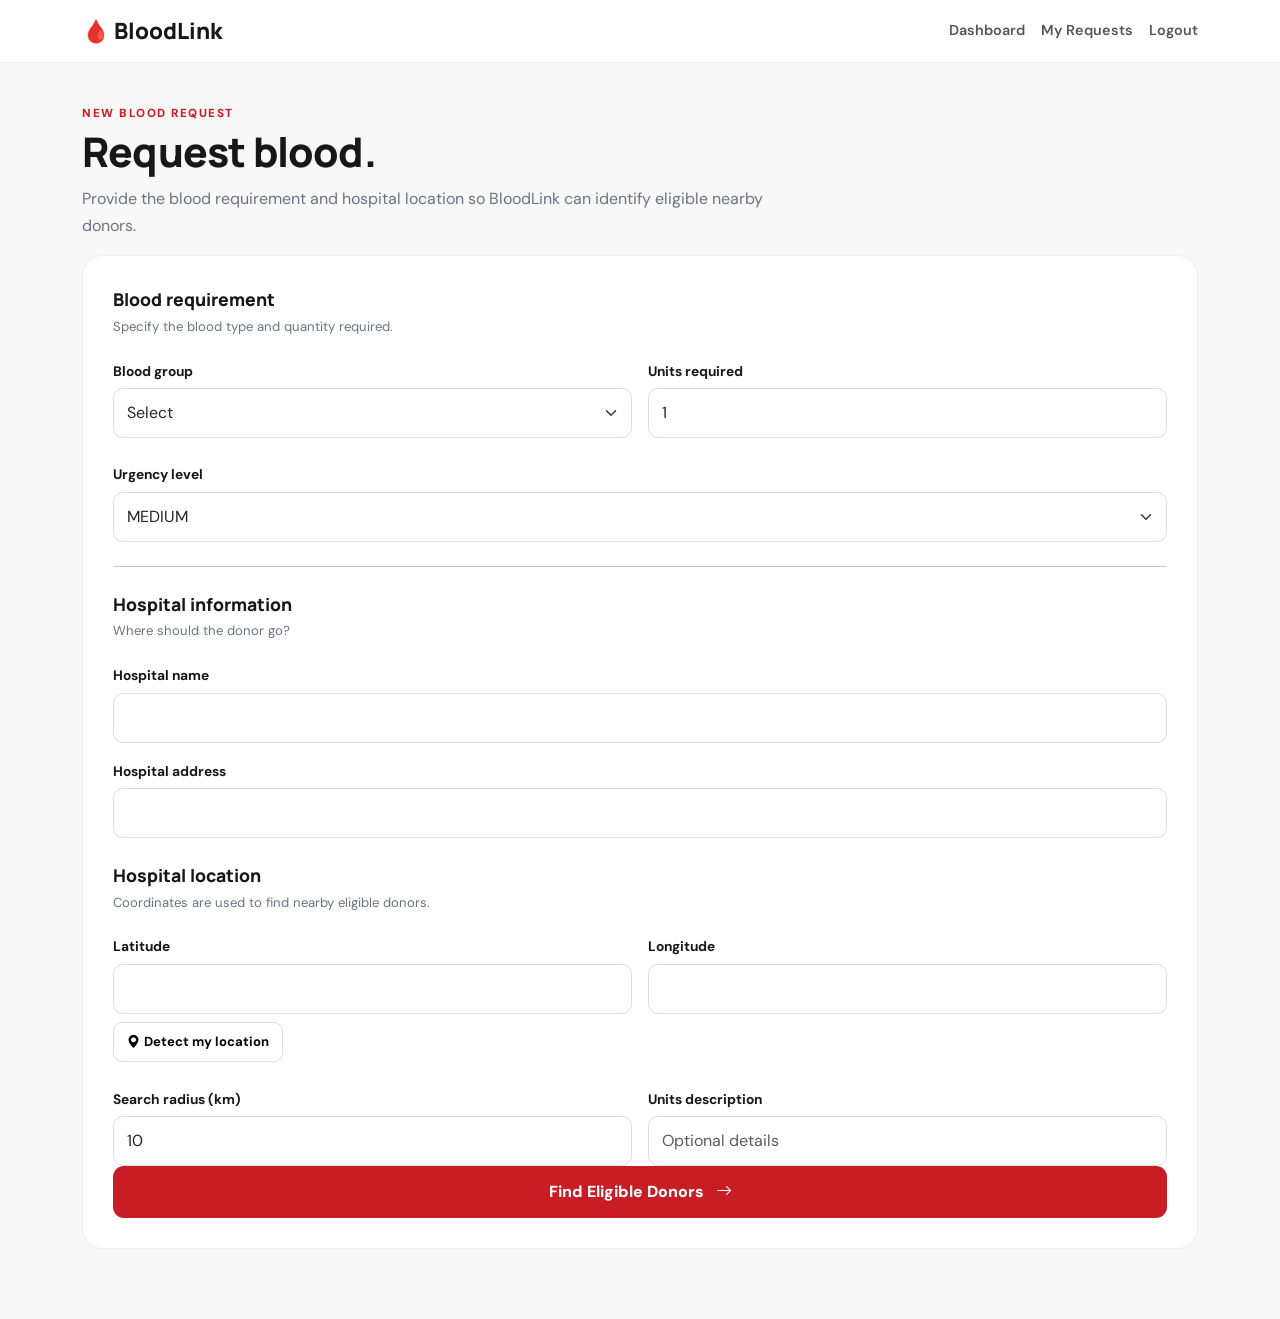
==== create-request.html @ e5832c89 "Convert frontend to Vercel" ====
<!DOCTYPE html>
<html lang="en">
<head>
<meta charset="UTF-8">
<meta name="viewport" content="width=device-width, initial-scale=1.0">
<title>Create Blood Request | BloodLink</title>
<link href="https://fonts.googleapis.com" rel="preconnect"/>
<link crossorigin="" href="https://fonts.gstatic.com" rel="preconnect"/>
<link href="https://fonts.googleapis.com/css2?family=DM+Sans:wght@400;500;600;700&amp;family=Manrope:wght@600;700;800&amp;display=swap" rel="stylesheet"/>
<link href="https://cdn.jsdelivr.net/npm/bootstrap@5.3.3/dist/css/bootstrap.min.css" rel="stylesheet"/>
<link href="https://cdn.jsdelivr.net/npm/bootstrap-icons@1.11.3/font/bootstrap-icons.min.css" rel="stylesheet"/>
<style>

        :root {
            --red: #c81d25;
            --red-dark: #a9151d;
            --soft-red: #fff1f2;
            --dark: #171717;
            --muted: #6b7280;
            --border: #eeeeee;
            --background: #f8f8f8;
        }

        * {
            box-sizing: border-box;
        }

        body {
            margin: 0;
            background: var(--background);
            color: var(--dark);
            font-family: "DM Sans", sans-serif;
        }

        h1, h2, h3, h4, h5 {
            font-family: "Manrope", sans-serif;
        }

        .navbar {
            background: white;
            border-bottom: 1px solid var(--border);
            padding: 14px 0;
        }

        .brand {
            text-decoration: none;
            color: var(--dark);
            font-family: "Manrope", sans-serif;
            font-size: 1.4rem;
            font-weight: 800;
        }

        .brand span {
            color: var(--red);
        }

        .nav-link-custom {
            color: #555;
            text-decoration: none;
            font-weight: 600;
            font-size: .9rem;
        }

        .nav-link-custom:hover {
            color: var(--red);
        }

        .page {
            padding: 42px 0 70px;
        }

        .eyebrow {
            color: var(--red);
            text-transform: uppercase;
            letter-spacing: 1.5px;
            font-size: .73rem;
            font-weight: 800;
        }

        .page-header h1 {
            font-size: 2.55rem;
            font-weight: 800;
            margin: 6px 0 8px;
            letter-spacing: -.8px;
        }

        .page-header p {
            color: var(--muted);
            max-width: 700px;
            line-height: 1.7;
        }

        .card-custom {
            background: white;
            border: 1px solid var(--border);
            border-radius: 20px;
            padding: 30px;
        }

        .section-title {
            font-family: "Manrope", sans-serif;
            font-size: 1.1rem;
            font-weight: 800;
            margin-bottom: 4px;
        }

        .section-subtitle {
            color: var(--muted);
            font-size: .82rem;
            margin-bottom: 22px;
        }

        .form-label {
            font-size: .86rem;
            font-weight: 700;
            margin-bottom: 7px;
        }

        .form-control,
        .form-select {
            border-color: #ddd;
            border-radius: 10px;
            padding: 12px 13px;
        }

        textarea.form-control {
            min-height: 115px;
        }

        .form-control:focus,
        .form-select:focus {
            border-color: var(--red);
            box-shadow: 0 0 0 3px rgba(200,29,37,.08);
        }

        .field-help {
            color: #888;
            font-size: .75rem;
            margin-top: 5px;
        }

        .location-box {
            background: #f8f8f8;
            border-radius: 15px;
            padding: 18px;
            margin-top: 5px;
        }

        .location-box-title {
            font-weight: 800;
            font-size: .9rem;
        }

        .location-box p {
            color: var(--muted);
            font-size: .78rem;
            margin: 4px 0 13px;
        }

        .location-btn {
            border: 1px solid #ddd;
            background: white;
            border-radius: 9px;
            padding: 9px 13px;
            font-size: .82rem;
            font-weight: 700;
        }

        .location-btn:hover {
            border-color: var(--red);
            color: var(--red);
        }

        #locationStatus {
            font-size: .77rem;
            margin-top: 9px;
        }

        .urgency-card {
            background: var(--soft-red);
            border-radius: 15px;
            padding: 17px;
            margin-bottom: 25px;
        }

        .urgency-card-title {
            color: var(--red);
            font-weight: 800;
            font-size: .86rem;
        }

        .urgency-card p {
            color: #777;
            font-size: .77rem;
            margin: 4px 0 0;
        }

        .submit-btn {
            width: 100%;
            border: none;
            background: var(--red);
            color: white;
            border-radius: 11px;
            padding: 14px;
            font-weight: 800;
            transition: .2s;
        }

        .submit-btn:hover {
            background: var(--red-dark);
            transform: translateY(-1px);
        }

        .info-card {
            background: #181818;
            color: white;
            border-radius: 20px;
            padding: 28px;
        }

        .info-card h4 {
            font-weight: 800;
        }

        .info-card p {
            color: #bbb;
            font-size: .86rem;
            line-height: 1.7;
        }

        .info-point {
            display: flex;
            gap: 11px;
            margin-top: 18px;
        }

        .info-point i {
            color: #ff6870;
        }

        .info-point span {
            color: #ddd;
            font-size: .82rem;
        }

        .alert {
            border: none;
            border-radius: 12px;
        }

        .errorlist {
            list-style: none;
            padding: 0;
            margin: 5px 0 0;
            color: #dc3545;
            font-size: .78rem;
        }

        @media (max-width: 767px) {

            .page {
                padding: 28px 0 50px;
            }

            .page-header h1 {
                font-size: 2.15rem;
            }

            .card-custom {
                padding: 23px;
            }

        }

    </style>
<style>


        :root {
            --red: #c81d25;
            --red-dark: #a9151d;
            --soft-red: #fff1f2;
            --dark: #171717;
            --muted: #6b7280;
            --border: #eeeeee;
            --background: #f8f8f8;
        }

        * {
            box-sizing: border-box;
        }

        body {
            margin: 0;
            background: var(--background);
            color: var(--dark);
            font-family: "DM Sans", sans-serif;
        }

        h1, h2, h3, h4, h5 {
            font-family: "Manrope", sans-serif;
        }

        .navbar {
            background: white;
            border-bottom: 1px solid var(--border);
            padding: 14px 0;
        }

        .brand {
            text-decoration: none;
            color: var(--dark);
            font-family: "Manrope", sans-serif;
            font-size: 1.4rem;
            font-weight: 800;
        }

        .brand span {
            color: var(--red);
        }

        .nav-link-custom {
            color: #555;
            text-decoration: none;
            font-weight: 600;
            font-size: .9rem;
        }

        .nav-link-custom:hover {
            color: var(--red);
        }

        .page {
            padding: 42px 0 70px;
        }

        .eyebrow {
            color: var(--red);
            text-transform: uppercase;
            letter-spacing: 1.5px;
            font-size: .73rem;
            font-weight: 800;
        }

        .page-header h1 {
            font-size: 2.55rem;
            font-weight: 800;
            margin: 6px 0 8px;
            letter-spacing: -.8px;
        }

        .page-header p {
            color: var(--muted);
            max-width: 700px;
            line-height: 1.7;
        }

        .card-custom {
            background: white;
            border: 1px solid var(--border);
            border-radius: 20px;
            padding: 30px;
        }

        .section-title {
            font-family: "Manrope", sans-serif;
            font-size: 1.1rem;
            font-weight: 800;
            margin-bottom: 4px;
        }

        .section-subtitle {
            color: var(--muted);
            font-size: .82rem;
            margin-bottom: 22px;
        }

        .form-label {
            font-size: .86rem;
            font-weight: 700;
            margin-bottom: 7px;
        }

        .form-control,
        .form-select {
            border-color: #ddd;
            border-radius: 10px;
            padding: 12px 13px;
        }

        textarea.form-control {
            min-height: 115px;
        }

        .form-control:focus,
        .form-select:focus {
            border-color: var(--red);
            box-shadow: 0 0 0 3px rgba(200,29,37,.08);
        }

        .field-help {
            color: #888;
            font-size: .75rem;
            margin-top: 5px;
        }

        .location-box {
            background: #f8f8f8;
            border-radius: 15px;
            padding: 18px;
            margin-top: 5px;
        }

        .location-box-title {
            font-weight: 800;
            font-size: .9rem;
        }

        .location-box p {
            color: var(--muted);
            font-size: .78rem;
            margin: 4px 0 13px;
        }

        .location-btn {
            border: 1px solid #ddd;
            background: white;
            border-radius: 9px;
            padding: 9px 13px;
            font-size: .82rem;
            font-weight: 700;
        }

        .location-btn:hover {
            border-color: var(--red);
            color: var(--red);
        }

        #locationStatus {
            font-size: .77rem;
            margin-top: 9px;
        }

        .urgency-card {
            background: var(--soft-red);
            border-radius: 15px;
            padding: 17px;
            margin-bottom: 25px;
        }

        .urgency-card-title {
            color: var(--red);
            font-weight: 800;
            font-size: .86rem;
        }

        .urgency-card p {
            color: #777;
            font-size: .77rem;
            margin: 4px 0 0;
        }

        .submit-btn {
            width: 100%;
            border: none;
            background: var(--red);
            color: white;
            border-radius: 11px;
            padding: 14px;
            font-weight: 800;
            transition: .2s;
        }

        .submit-btn:hover {
            background: var(--red-dark);
            transform: translateY(-1px);
        }

        .info-card {
            background: #181818;
            color: white;
            border-radius: 20px;
            padding: 28px;
        }

        .info-card h4 {
            font-weight: 800;
        }

        .info-card p {
            color: #bbb;
            font-size: .86rem;
            line-height: 1.7;
        }

        .info-point {
            display: flex;
            gap: 11px;
            margin-top: 18px;
        }

        .info-point i {
            color: #ff6870;
        }

        .info-point span {
            color: #ddd;
            font-size: .82rem;
        }

        .alert {
            border: none;
            border-radius: 12px;
        }

        .errorlist {
            list-style: none;
            padding: 0;
            margin: 5px 0 0;
            color: #dc3545;
            font-size: .78rem;
        }

        @media (max-width: 767px) {

            .page {
                padding: 28px 0 50px;
            }

            .page-header h1 {
                font-size: 2.15rem;
            }

            .card-custom {
                padding: 23px;
            }

        }

    
</style>
</head>
<body>

<nav class="navbar sticky-top"><div class="container"><div class="d-flex justify-content-between align-items-center w-100">
<a href="/requester-dashboard.html" class="brand"><span>🩸</span> BloodLink</a><div class="d-flex gap-3"><a href="/requester-dashboard.html" class="nav-link-custom">Dashboard</a><a href="/my-requests.html" class="nav-link-custom">My Requests</a><a href="#" id="logoutLink" class="nav-link-custom">Logout</a></div></div></div></nav>
<main class="page"><div class="container"><div class="page-header"><div class="eyebrow">New blood request</div><h1>Request blood.</h1><p>Provide the blood requirement and hospital location so BloodLink can identify eligible nearby donors.</p></div>
<div id="errorMessage" class="alert alert-danger mb-4" style="display:none"></div><div id="successMessage" class="alert alert-success mb-4" style="display:none"></div>
<div class="card-custom"><form id="requestForm">
<div class="section-title">Blood requirement</div><div class="section-subtitle">Specify the blood type and quantity required.</div>
<div class="row g-3 mb-4"><div class="col-md-6"><label class="form-label">Blood group</label><select id="blood_group" class="form-select" required><option value="">Select</option><option>O+</option><option>O-</option><option>A+</option><option>A-</option><option>B+</option><option>B-</option><option>AB+</option><option>AB-</option></select></div>
<div class="col-md-6"><label class="form-label">Units required</label><input id="units_required" type="number" min="1" value="1" class="form-control" required></div></div>
<div class="mb-4"><label class="form-label">Urgency level</label><select id="urgency" class="form-select"><option>LOW</option><option selected>MEDIUM</option><option>HIGH</option><option>CRITICAL</option></select></div>
<hr class="my-4"><div class="section-title">Hospital information</div><div class="section-subtitle">Where should the donor go?</div>
<div class="mb-3"><label class="form-label">Hospital name</label><input id="hospital_name" class="form-control" required></div>
<div class="mb-4"><label class="form-label">Hospital address</label><input id="hospital_address" class="form-control" required></div>
<div class="section-title">Hospital location</div><div class="section-subtitle">Coordinates are used to find nearby eligible donors.</div>
<div class="row g-3 mb-2"><div class="col-md-6"><label class="form-label">Latitude</label><input id="latitude" type="number" step="any" class="form-control" required></div><div class="col-md-6"><label class="form-label">Longitude</label><input id="longitude" type="number" step="any" class="form-control" required></div></div>
<button type="button" class="location-btn mb-3" onclick="getLocation()"><i class="bi bi-geo-alt-fill me-1"></i>Detect my location</button><div id="locationStatus"></div>
<div class="row g-3"><div class="col-md-6"><label class="form-label">Search radius (km)</label><input id="radius_km" type="number" min="1" value="10" class="form-control"></div><div class="col-md-6"><label class="form-label">Units description</label><input id="description" class="form-control" placeholder="Optional details"></div></div>
<button id="submitButton" class="submit-btn" type="submit">Find Eligible Donors <i class="bi bi-arrow-right ms-2"></i></button>
</form></div></div></main>
<script>
const user=requireAuth("REQUESTER");
if(user){
logoutLink.onclick=async e=>{e.preventDefault();await logoutUser();location.href="/";};
requestForm.onsubmit=async e=>{e.preventDefault();submitButton.disabled=true;submitButton.textContent="Creating request...";
try{const d=await createBloodRequest({blood_group:blood_group.value,units_required:+units_required.value,urgency:urgency.value,hospital_name:hospital_name.value.trim(),hospital_address:hospital_address.value.trim(),latitude:+latitude.value,longitude:+longitude.value,radius_km:+radius_km.value,description:description.value.trim()});showMessage("successMessage","Blood request created successfully.","success");setTimeout(()=>location.href=`/request-detail.html?id=${d.id||d.request?.id}`,800);}
catch(err){showMessage("errorMessage",err.message);}finally{submitButton.disabled=false;submitButton.innerHTML='Find Eligible Donors <i class="bi bi-arrow-right ms-2"></i>';}};}
function getLocation(){const s=document.getElementById("locationStatus");s.textContent="Detecting location...";if(!navigator.geolocation){s.textContent="Geolocation unavailable.";return;}navigator.geolocation.getCurrentPosition(p=>{latitude.value=p.coords.latitude.toFixed(6);longitude.value=p.coords.longitude.toFixed(6);s.className="text-success";s.textContent="Location detected successfully.";},()=>{s.className="text-danger";s.textContent="Unable to detect location."},{enableHighAccuracy:true,timeout:10000});}
</script>


</body>
</html>
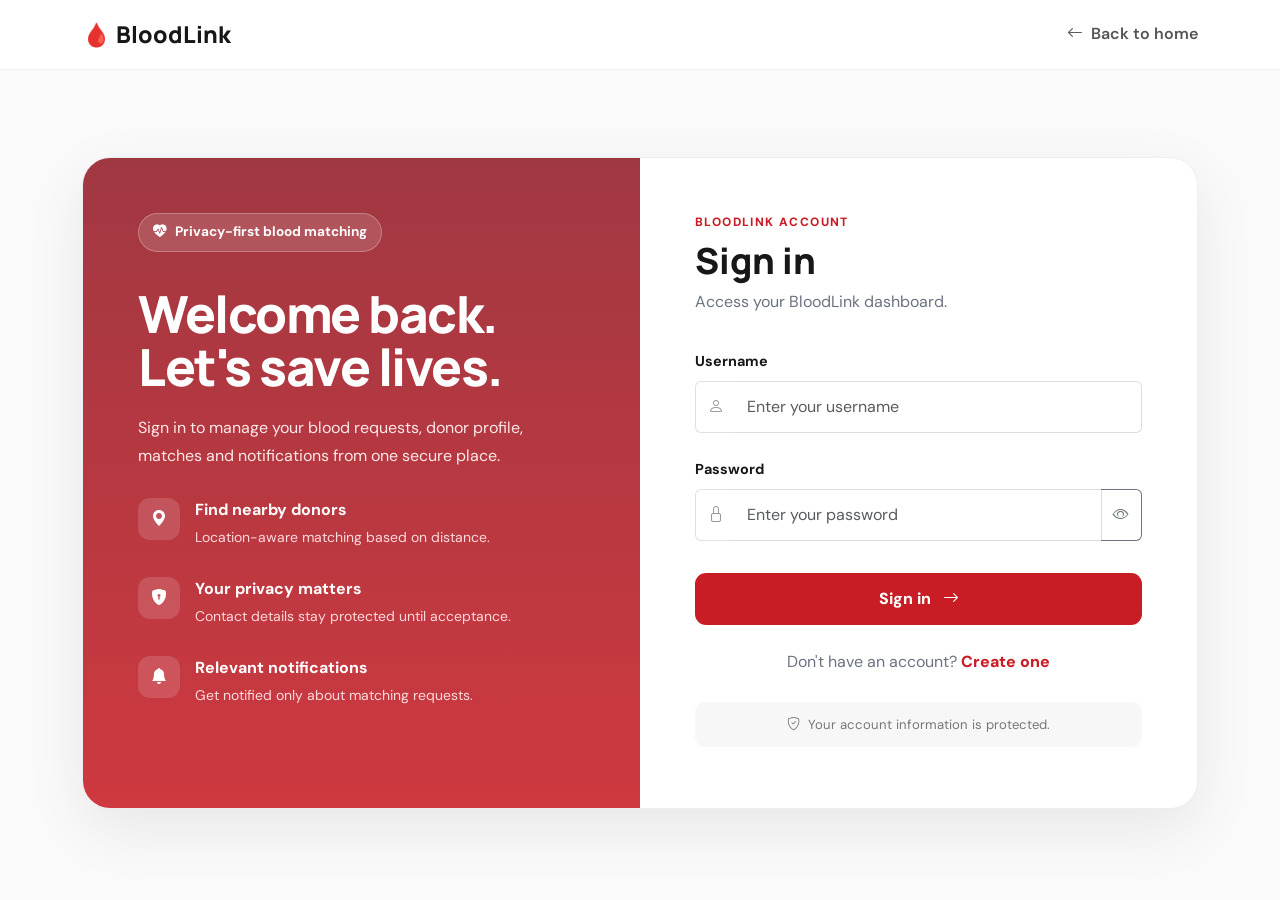
==== commit 32a7bf3e: "fixed ui" ====
--- a/create-request.html
+++ b/create-request.html
@@ -4,572 +4,354 @@
 <meta charset="UTF-8">
 <meta name="viewport" content="width=device-width, initial-scale=1.0">
 <title>Create Blood Request | BloodLink</title>
-<link href="https://fonts.googleapis.com" rel="preconnect"/>
-<link crossorigin="" href="https://fonts.gstatic.com" rel="preconnect"/>
-<link href="https://fonts.googleapis.com/css2?family=DM+Sans:wght@400;500;600;700&amp;family=Manrope:wght@600;700;800&amp;display=swap" rel="stylesheet"/>
-<link href="https://cdn.jsdelivr.net/npm/bootstrap@5.3.3/dist/css/bootstrap.min.css" rel="stylesheet"/>
-<link href="https://cdn.jsdelivr.net/npm/bootstrap-icons@1.11.3/font/bootstrap-icons.min.css" rel="stylesheet"/>
+
+<link href="https://fonts.googleapis.com/css2?family=DM+Sans:wght@400;500;600;700&family=Manrope:wght@600;700;800&display=swap" rel="stylesheet">
+<link href="https://cdn.jsdelivr.net/npm/bootstrap@5.3.3/dist/css/bootstrap.min.css" rel="stylesheet">
+<link href="https://cdn.jsdelivr.net/npm/bootstrap-icons@1.11.3/font/bootstrap-icons.min.css" rel="stylesheet">
+
+<script src="/static/js/api.js"></script>
+
 <style>
-
-        :root {
-            --red: #c81d25;
-            --red-dark: #a9151d;
-            --soft-red: #fff1f2;
-            --dark: #171717;
-            --muted: #6b7280;
-            --border: #eeeeee;
-            --background: #f8f8f8;
-        }
-
-        * {
-            box-sizing: border-box;
-        }
-
-        body {
-            margin: 0;
-            background: var(--background);
-            color: var(--dark);
-            font-family: "DM Sans", sans-serif;
-        }
-
-        h1, h2, h3, h4, h5 {
-            font-family: "Manrope", sans-serif;
-        }
-
-        .navbar {
-            background: white;
-            border-bottom: 1px solid var(--border);
-            padding: 14px 0;
-        }
-
-        .brand {
-            text-decoration: none;
-            color: var(--dark);
-            font-family: "Manrope", sans-serif;
-            font-size: 1.4rem;
-            font-weight: 800;
-        }
-
-        .brand span {
-            color: var(--red);
-        }
-
-        .nav-link-custom {
-            color: #555;
-            text-decoration: none;
-            font-weight: 600;
-            font-size: .9rem;
-        }
-
-        .nav-link-custom:hover {
-            color: var(--red);
-        }
-
-        .page {
-            padding: 42px 0 70px;
-        }
-
-        .eyebrow {
-            color: var(--red);
-            text-transform: uppercase;
-            letter-spacing: 1.5px;
-            font-size: .73rem;
-            font-weight: 800;
-        }
-
-        .page-header h1 {
-            font-size: 2.55rem;
-            font-weight: 800;
-            margin: 6px 0 8px;
-            letter-spacing: -.8px;
-        }
-
-        .page-header p {
-            color: var(--muted);
-            max-width: 700px;
-            line-height: 1.7;
-        }
-
-        .card-custom {
-            background: white;
-            border: 1px solid var(--border);
-            border-radius: 20px;
-            padding: 30px;
-        }
-
-        .section-title {
-            font-family: "Manrope", sans-serif;
-            font-size: 1.1rem;
-            font-weight: 800;
-            margin-bottom: 4px;
-        }
-
-        .section-subtitle {
-            color: var(--muted);
-            font-size: .82rem;
-            margin-bottom: 22px;
-        }
-
-        .form-label {
-            font-size: .86rem;
-            font-weight: 700;
-            margin-bottom: 7px;
-        }
-
-        .form-control,
-        .form-select {
-            border-color: #ddd;
-            border-radius: 10px;
-            padding: 12px 13px;
-        }
-
-        textarea.form-control {
-            min-height: 115px;
-        }
-
-        .form-control:focus,
-        .form-select:focus {
-            border-color: var(--red);
-            box-shadow: 0 0 0 3px rgba(200,29,37,.08);
-        }
-
-        .field-help {
-            color: #888;
-            font-size: .75rem;
-            margin-top: 5px;
-        }
-
-        .location-box {
-            background: #f8f8f8;
-            border-radius: 15px;
-            padding: 18px;
-            margin-top: 5px;
-        }
-
-        .location-box-title {
-            font-weight: 800;
-            font-size: .9rem;
-        }
-
-        .location-box p {
-            color: var(--muted);
-            font-size: .78rem;
-            margin: 4px 0 13px;
-        }
-
-        .location-btn {
-            border: 1px solid #ddd;
-            background: white;
-            border-radius: 9px;
-            padding: 9px 13px;
-            font-size: .82rem;
-            font-weight: 700;
-        }
-
-        .location-btn:hover {
-            border-color: var(--red);
-            color: var(--red);
-        }
-
-        #locationStatus {
-            font-size: .77rem;
-            margin-top: 9px;
-        }
-
-        .urgency-card {
-            background: var(--soft-red);
-            border-radius: 15px;
-            padding: 17px;
-            margin-bottom: 25px;
-        }
-
-        .urgency-card-title {
-            color: var(--red);
-            font-weight: 800;
-            font-size: .86rem;
-        }
-
-        .urgency-card p {
-            color: #777;
-            font-size: .77rem;
-            margin: 4px 0 0;
-        }
-
-        .submit-btn {
-            width: 100%;
-            border: none;
-            background: var(--red);
-            color: white;
-            border-radius: 11px;
-            padding: 14px;
-            font-weight: 800;
-            transition: .2s;
-        }
-
-        .submit-btn:hover {
-            background: var(--red-dark);
-            transform: translateY(-1px);
-        }
-
-        .info-card {
-            background: #181818;
-            color: white;
-            border-radius: 20px;
-            padding: 28px;
-        }
-
-        .info-card h4 {
-            font-weight: 800;
-        }
-
-        .info-card p {
-            color: #bbb;
-            font-size: .86rem;
-            line-height: 1.7;
-        }
-
-        .info-point {
-            display: flex;
-            gap: 11px;
-            margin-top: 18px;
-        }
-
-        .info-point i {
-            color: #ff6870;
-        }
-
-        .info-point span {
-            color: #ddd;
-            font-size: .82rem;
-        }
-
-        .alert {
-            border: none;
-            border-radius: 12px;
-        }
-
-        .errorlist {
-            list-style: none;
-            padding: 0;
-            margin: 5px 0 0;
-            color: #dc3545;
-            font-size: .78rem;
-        }
-
-        @media (max-width: 767px) {
-
-            .page {
-                padding: 28px 0 50px;
-            }
-
-            .page-header h1 {
-                font-size: 2.15rem;
-            }
-
-            .card-custom {
-                padding: 23px;
-            }
-
-        }
-
-    </style>
-<style>
-
-
-        :root {
-            --red: #c81d25;
-            --red-dark: #a9151d;
-            --soft-red: #fff1f2;
-            --dark: #171717;
-            --muted: #6b7280;
-            --border: #eeeeee;
-            --background: #f8f8f8;
-        }
-
-        * {
-            box-sizing: border-box;
-        }
-
-        body {
-            margin: 0;
-            background: var(--background);
-            color: var(--dark);
-            font-family: "DM Sans", sans-serif;
-        }
-
-        h1, h2, h3, h4, h5 {
-            font-family: "Manrope", sans-serif;
-        }
-
-        .navbar {
-            background: white;
-            border-bottom: 1px solid var(--border);
-            padding: 14px 0;
-        }
-
-        .brand {
-            text-decoration: none;
-            color: var(--dark);
-            font-family: "Manrope", sans-serif;
-            font-size: 1.4rem;
-            font-weight: 800;
-        }
-
-        .brand span {
-            color: var(--red);
-        }
-
-        .nav-link-custom {
-            color: #555;
-            text-decoration: none;
-            font-weight: 600;
-            font-size: .9rem;
-        }
-
-        .nav-link-custom:hover {
-            color: var(--red);
-        }
-
-        .page {
-            padding: 42px 0 70px;
-        }
-
-        .eyebrow {
-            color: var(--red);
-            text-transform: uppercase;
-            letter-spacing: 1.5px;
-            font-size: .73rem;
-            font-weight: 800;
-        }
-
-        .page-header h1 {
-            font-size: 2.55rem;
-            font-weight: 800;
-            margin: 6px 0 8px;
-            letter-spacing: -.8px;
-        }
-
-        .page-header p {
-            color: var(--muted);
-            max-width: 700px;
-            line-height: 1.7;
-        }
-
-        .card-custom {
-            background: white;
-            border: 1px solid var(--border);
-            border-radius: 20px;
-            padding: 30px;
-        }
-
-        .section-title {
-            font-family: "Manrope", sans-serif;
-            font-size: 1.1rem;
-            font-weight: 800;
-            margin-bottom: 4px;
-        }
-
-        .section-subtitle {
-            color: var(--muted);
-            font-size: .82rem;
-            margin-bottom: 22px;
-        }
-
-        .form-label {
-            font-size: .86rem;
-            font-weight: 700;
-            margin-bottom: 7px;
-        }
-
-        .form-control,
-        .form-select {
-            border-color: #ddd;
-            border-radius: 10px;
-            padding: 12px 13px;
-        }
-
-        textarea.form-control {
-            min-height: 115px;
-        }
-
-        .form-control:focus,
-        .form-select:focus {
-            border-color: var(--red);
-            box-shadow: 0 0 0 3px rgba(200,29,37,.08);
-        }
-
-        .field-help {
-            color: #888;
-            font-size: .75rem;
-            margin-top: 5px;
-        }
-
-        .location-box {
-            background: #f8f8f8;
-            border-radius: 15px;
-            padding: 18px;
-            margin-top: 5px;
-        }
-
-        .location-box-title {
-            font-weight: 800;
-            font-size: .9rem;
-        }
-
-        .location-box p {
-            color: var(--muted);
-            font-size: .78rem;
-            margin: 4px 0 13px;
-        }
-
-        .location-btn {
-            border: 1px solid #ddd;
-            background: white;
-            border-radius: 9px;
-            padding: 9px 13px;
-            font-size: .82rem;
-            font-weight: 700;
-        }
-
-        .location-btn:hover {
-            border-color: var(--red);
-            color: var(--red);
-        }
-
-        #locationStatus {
-            font-size: .77rem;
-            margin-top: 9px;
-        }
-
-        .urgency-card {
-            background: var(--soft-red);
-            border-radius: 15px;
-            padding: 17px;
-            margin-bottom: 25px;
-        }
-
-        .urgency-card-title {
-            color: var(--red);
-            font-weight: 800;
-            font-size: .86rem;
-        }
-
-        .urgency-card p {
-            color: #777;
-            font-size: .77rem;
-            margin: 4px 0 0;
-        }
-
-        .submit-btn {
-            width: 100%;
-            border: none;
-            background: var(--red);
-            color: white;
-            border-radius: 11px;
-            padding: 14px;
-            font-weight: 800;
-            transition: .2s;
-        }
-
-        .submit-btn:hover {
-            background: var(--red-dark);
-            transform: translateY(-1px);
-        }
-
-        .info-card {
-            background: #181818;
-            color: white;
-            border-radius: 20px;
-            padding: 28px;
-        }
-
-        .info-card h4 {
-            font-weight: 800;
-        }
-
-        .info-card p {
-            color: #bbb;
-            font-size: .86rem;
-            line-height: 1.7;
-        }
-
-        .info-point {
-            display: flex;
-            gap: 11px;
-            margin-top: 18px;
-        }
-
-        .info-point i {
-            color: #ff6870;
-        }
-
-        .info-point span {
-            color: #ddd;
-            font-size: .82rem;
-        }
-
-        .alert {
-            border: none;
-            border-radius: 12px;
-        }
-
-        .errorlist {
-            list-style: none;
-            padding: 0;
-            margin: 5px 0 0;
-            color: #dc3545;
-            font-size: .78rem;
-        }
-
-        @media (max-width: 767px) {
-
-            .page {
-                padding: 28px 0 50px;
-            }
-
-            .page-header h1 {
-                font-size: 2.15rem;
-            }
-
-            .card-custom {
-                padding: 23px;
-            }
-
-        }
-
-    
+:root{
+--red:#c81d25;--red-dark:#a9151d;--soft-red:#fff1f2;
+--dark:#171717;--muted:#6b7280;--border:#eeeeee;
+--background:#f8f8f8
+}
+*{box-sizing:border-box}
+body{margin:0;background:var(--background);color:var(--dark);font-family:"DM Sans",sans-serif}
+h1,h2,h3,h4,h5{font-family:"Manrope",sans-serif}
+
+.navbar{background:white;border-bottom:1px solid var(--border);padding:14px 0}
+.brand{display:flex;align-items:center;gap:10px;text-decoration:none;color:var(--dark);font-family:"Manrope";font-size:1.4rem;font-weight:800}
+.brand-icon{width:42px;height:42px;border-radius:11px;background:var(--red);position:relative;display:inline-block}
+.brand-icon:before{content:"";position:absolute;width:9px;height:27px;background:#fff;border-radius:3px;left:16.5px;top:7.5px}
+.brand-icon:after{content:"";position:absolute;width:27px;height:9px;background:#fff;border-radius:3px;left:7.5px;top:16.5px}
+.nav-link-custom{color:#555;text-decoration:none;font-weight:600;font-size:.9rem}
+.nav-link-custom:hover{color:var(--red)}
+
+.page{padding:45px 0 70px}
+.eyebrow{color:var(--red);text-transform:uppercase;letter-spacing:1.5px;font-size:.73rem;font-weight:800}
+.page-header h1{font-size:2.55rem;font-weight:800;margin:6px 0 8px}
+.page-header p{color:var(--muted);max-width:650px;line-height:1.7}
+
+.form-card{background:white;border:1px solid var(--border);border-radius:20px;padding:32px}
+.form-label{font-size:.88rem;font-weight:700;margin-bottom:8px}
+.form-control,.form-select{border-color:#ddd;border-radius:10px;padding:12px 13px}
+.form-control:focus,.form-select:focus{border-color:var(--red);box-shadow:0 0 0 3px rgba(200,29,37,.08)}
+
+.section-title{font-size:1.15rem;font-weight:800;margin-bottom:20px}
+.help{color:#888;font-size:.78rem;margin-top:6px}
+
+.urgency-wrapper{display:grid;grid-template-columns:repeat(4,1fr);gap:10px}
+.urgency-option input{display:none}
+.urgency-option label{
+display:block;text-align:center;border:2px solid #eee;
+border-radius:12px;padding:13px 8px;font-weight:800;
+cursor:pointer;font-size:.8rem
+}
+.urgency-option label:hover{border-color:#f0a0a4}
+.urgency-option input:checked+label{
+border-color:var(--red);background:var(--soft-red);color:var(--red)
+}
+
+.submit-btn{
+width:100%;border:0;background:var(--red);color:white;
+border-radius:11px;padding:14px;font-weight:800;margin-top:25px
+}
+.submit-btn:hover{background:var(--red-dark)}
+
+.info-card{background:#181818;color:white;border-radius:20px;padding:30px}
+.info-card h4{font-weight:800}
+.info-card p{color:#bbb;line-height:1.7}
+.info-point{display:flex;gap:11px;margin-top:18px}
+.info-point i{color:#ff6870}
+.info-point span{font-size:.85rem;color:#ddd}
+
+@media(max-width:767px){
+.page{padding:28px 0 50px}
+.page-header h1{font-size:2.15rem}
+.form-card{padding:23px}
+.urgency-wrapper{grid-template-columns:1fr 1fr}
+}
 </style>
 </head>
+
 <body>
 
-<nav class="navbar sticky-top"><div class="container"><div class="d-flex justify-content-between align-items-center w-100">
-<a href="/requester-dashboard.html" class="brand"><span>🩸</span> BloodLink</a><div class="d-flex gap-3"><a href="/requester-dashboard.html" class="nav-link-custom">Dashboard</a><a href="/my-requests.html" class="nav-link-custom">My Requests</a><a href="#" id="logoutLink" class="nav-link-custom">Logout</a></div></div></div></nav>
-<main class="page"><div class="container"><div class="page-header"><div class="eyebrow">New blood request</div><h1>Request blood.</h1><p>Provide the blood requirement and hospital location so BloodLink can identify eligible nearby donors.</p></div>
-<div id="errorMessage" class="alert alert-danger mb-4" style="display:none"></div><div id="successMessage" class="alert alert-success mb-4" style="display:none"></div>
-<div class="card-custom"><form id="requestForm">
-<div class="section-title">Blood requirement</div><div class="section-subtitle">Specify the blood type and quantity required.</div>
-<div class="row g-3 mb-4"><div class="col-md-6"><label class="form-label">Blood group</label><select id="blood_group" class="form-select" required><option value="">Select</option><option>O+</option><option>O-</option><option>A+</option><option>A-</option><option>B+</option><option>B-</option><option>AB+</option><option>AB-</option></select></div>
-<div class="col-md-6"><label class="form-label">Units required</label><input id="units_required" type="number" min="1" value="1" class="form-control" required></div></div>
-<div class="mb-4"><label class="form-label">Urgency level</label><select id="urgency" class="form-select"><option>LOW</option><option selected>MEDIUM</option><option>HIGH</option><option>CRITICAL</option></select></div>
-<hr class="my-4"><div class="section-title">Hospital information</div><div class="section-subtitle">Where should the donor go?</div>
-<div class="mb-3"><label class="form-label">Hospital name</label><input id="hospital_name" class="form-control" required></div>
-<div class="mb-4"><label class="form-label">Hospital address</label><input id="hospital_address" class="form-control" required></div>
-<div class="section-title">Hospital location</div><div class="section-subtitle">Coordinates are used to find nearby eligible donors.</div>
-<div class="row g-3 mb-2"><div class="col-md-6"><label class="form-label">Latitude</label><input id="latitude" type="number" step="any" class="form-control" required></div><div class="col-md-6"><label class="form-label">Longitude</label><input id="longitude" type="number" step="any" class="form-control" required></div></div>
-<button type="button" class="location-btn mb-3" onclick="getLocation()"><i class="bi bi-geo-alt-fill me-1"></i>Detect my location</button><div id="locationStatus"></div>
-<div class="row g-3"><div class="col-md-6"><label class="form-label">Search radius (km)</label><input id="radius_km" type="number" min="1" value="10" class="form-control"></div><div class="col-md-6"><label class="form-label">Units description</label><input id="description" class="form-control" placeholder="Optional details"></div></div>
-<button id="submitButton" class="submit-btn" type="submit">Find Eligible Donors <i class="bi bi-arrow-right ms-2"></i></button>
-</form></div></div></main>
+<nav class="navbar sticky-top">
+<div class="container d-flex justify-content-between align-items-center">
+
+<a href="/requester-dashboard.html" class="brand">
+<span class="brand-icon"></span>
+<span>Blood<span style="color:var(--red)">Link</span></span>
+</a>
+
+<div class="d-flex gap-3">
+<a href="/requester-dashboard.html" class="nav-link-custom">Dashboard</a>
+<a href="#" id="logoutLink" class="nav-link-custom">Logout</a>
+</div>
+
+</div>
+</nav>
+
+<main class="page">
+<div class="container">
+
+<div class="page-header mb-4">
+<div class="eyebrow">Blood request</div>
+<h1>Create a blood request</h1>
+<p>
+Provide the details below. BloodLink will find eligible nearby donors
+based on blood group, distance, availability and donation eligibility.
+</p>
+</div>
+
+<div id="message"></div>
+
+<div class="row g-4">
+
+<div class="col-lg-7">
+
+<div class="form-card">
+
+<form id="requestForm">
+
+<h4 class="section-title">Blood requirement</h4>
+
+<div class="row g-4">
+
+<div class="col-md-6">
+
+<label class="form-label">Blood group</label>
+
+<select id="blood_group" class="form-select" required>
+<option value="">Select blood group</option>
+<option>A+</option>
+<option>A-</option>
+<option>B+</option>
+<option>B-</option>
+<option>AB+</option>
+<option>AB-</option>
+<option>O+</option>
+<option>O-</option>
+</select>
+
+</div>
+
+<div class="col-md-6">
+
+<label class="form-label">Units required</label>
+
+<input
+id="units_required"
+type="number"
+min="1"
+max="20"
+class="form-control"
+placeholder="e.g. 2"
+required
+>
+
+</div>
+
+</div>
+
+<div class="mt-4">
+
+<label class="form-label">Urgency</label>
+
+<div class="urgency-wrapper">
+
+<div class="urgency-option">
+<input type="radio" name="urgency" id="critical" value="CRITICAL">
+<label for="critical">CRITICAL</label>
+</div>
+
+<div class="urgency-option">
+<input type="radio" name="urgency" id="high" value="HIGH">
+<label for="high">HIGH</label>
+</div>
+
+<div class="urgency-option">
+<input type="radio" name="urgency" id="medium" value="MEDIUM" checked>
+<label for="medium">MEDIUM</label>
+</div>
+
+<div class="urgency-option">
+<input type="radio" name="urgency" id="low" value="LOW">
+<label for="low">LOW</label>
+</div>
+
+</div>
+
+</div>
+
+<hr class="my-4">
+
+<h4 class="section-title">Hospital information</h4>
+
+<div class="mb-4">
+<label class="form-label">Hospital name</label>
+<input id="hospital_name" class="form-control" placeholder="Hospital name" required>
+</div>
+
+<div class="mb-4">
+<label class="form-label">Hospital address</label>
+<textarea id="hospital_address" class="form-control" rows="3" placeholder="Full hospital address" required></textarea>
+</div>
+
+<div class="row g-4">
+
+<div class="col-md-6">
+<label class="form-label">Latitude</label>
+<input id="latitude" type="number" step="any" class="form-control" required>
+</div>
+
+<div class="col-md-6">
+<label class="form-label">Longitude</label>
+<input id="longitude" type="number" step="any" class="form-control" required>
+</div>
+
+</div>
+
+<div class="help mt-2">
+Coordinates are used to calculate donor distance.
+</div>
+
+<div class="mt-4">
+
+<label class="form-label">Donor search radius</label>
+
+<div class="input-group">
+<input id="radius_km" type="number" min="1" max="500" value="25" class="form-control">
+<span class="input-group-text">km</span>
+</div>
+
+</div>
+
+<div class="mt-4">
+
+<label class="form-label">Additional details</label>
+
+<textarea
+id="description"
+class="form-control"
+rows="4"
+placeholder="Add any important information..."
+></textarea>
+
+</div>
+
+<button type="submit" class="submit-btn" id="submitBtn">
+<i class="bi bi-search me-2"></i>
+Find Eligible Donors
+</button>
+
+</form>
+
+</div>
+
+</div>
+
+<div class="col-lg-5">
+
+<div class="info-card">
+
+<div class="eyebrow" style="color:#ff6870">
+HOW IT WORKS
+</div>
+
+<h4 class="mt-2">BloodLink finds the right donors.</h4>
+
+<p>
+Once your request is submitted, the matching engine checks
+donor compatibility, location, availability and eligibility.
+</p>
+
+<div class="info-point">
+<i class="bi bi-droplet-fill"></i>
+<span>Blood group compatibility is checked automatically.</span>
+</div>
+
+<div class="info-point">
+<i class="bi bi-geo-alt-fill"></i>
+<span>Nearby donors are identified using distance.</span>
+</div>
+
+<div class="info-point">
+<i class="bi bi-clock-history"></i>
+<span>Recent donors are filtered based on donation eligibility.</span>
+</div>
+
+<div class="info-point">
+<i class="bi bi-shield-lock-fill"></i>
+<span>Donor contact information remains private until acceptance.</span>
+</div>
+
+</div>
+
+</div>
+
+</div>
+</div>
+</main>
+
 <script>
+
 const user=requireAuth("REQUESTER");
+
 if(user){
-logoutLink.onclick=async e=>{e.preventDefault();await logoutUser();location.href="/";};
-requestForm.onsubmit=async e=>{e.preventDefault();submitButton.disabled=true;submitButton.textContent="Creating request...";
-try{const d=await createBloodRequest({blood_group:blood_group.value,units_required:+units_required.value,urgency:urgency.value,hospital_name:hospital_name.value.trim(),hospital_address:hospital_address.value.trim(),latitude:+latitude.value,longitude:+longitude.value,radius_km:+radius_km.value,description:description.value.trim()});showMessage("successMessage","Blood request created successfully.","success");setTimeout(()=>location.href=`/request-detail.html?id=${d.id||d.request?.id}`,800);}
-catch(err){showMessage("errorMessage",err.message);}finally{submitButton.disabled=false;submitButton.innerHTML='Find Eligible Donors <i class="bi bi-arrow-right ms-2"></i>';}};}
-function getLocation(){const s=document.getElementById("locationStatus");s.textContent="Detecting location...";if(!navigator.geolocation){s.textContent="Geolocation unavailable.";return;}navigator.geolocation.getCurrentPosition(p=>{latitude.value=p.coords.latitude.toFixed(6);longitude.value=p.coords.longitude.toFixed(6);s.className="text-success";s.textContent="Location detected successfully.";},()=>{s.className="text-danger";s.textContent="Unable to detect location."},{enableHighAccuracy:true,timeout:10000});}
+
+document.getElementById("logoutLink").onclick=async e=>{
+e.preventDefault();
+await logoutUser();
+window.location.href="/";
+};
+
+document.getElementById("requestForm").addEventListener("submit",async e=>{
+
+e.preventDefault();
+
+const btn=document.getElementById("submitBtn");
+
+btn.disabled=true;
+btn.innerHTML="Finding donors...";
+
+try{
+
+const data=await createBloodRequest({
+
+blood_group:document.getElementById("blood_group").value,
+units_required:parseInt(document.getElementById("units_required").value),
+urgency:document.querySelector('input[name="urgency"]:checked').value,
+hospital_name:document.getElementById("hospital_name").value.trim(),
+hospital_address:document.getElementById("hospital_address").value.trim(),
+latitude:parseFloat(document.getElementById("latitude").value),
+longitude:parseFloat(document.getElementById("longitude").value),
+radius_km:parseFloat(document.getElementById("radius_km").value),
+description:document.getElementById("description").value.trim()
+
+});
+
+window.location.href=
+data.id
+?`/request-detail.html?id=${data.id}`
+:"/my-requests.html";
+
+}catch(e){
+
+document.getElementById("message").innerHTML=
+`<div class="alert alert-danger">${e.message}</div>`;
+
+btn.disabled=false;
+btn.innerHTML='<i class="bi bi-search me-2"></i>Find Eligible Donors';
+
+}
+
+});
+
+}
 </script>
-
 
 </body>
 </html>
